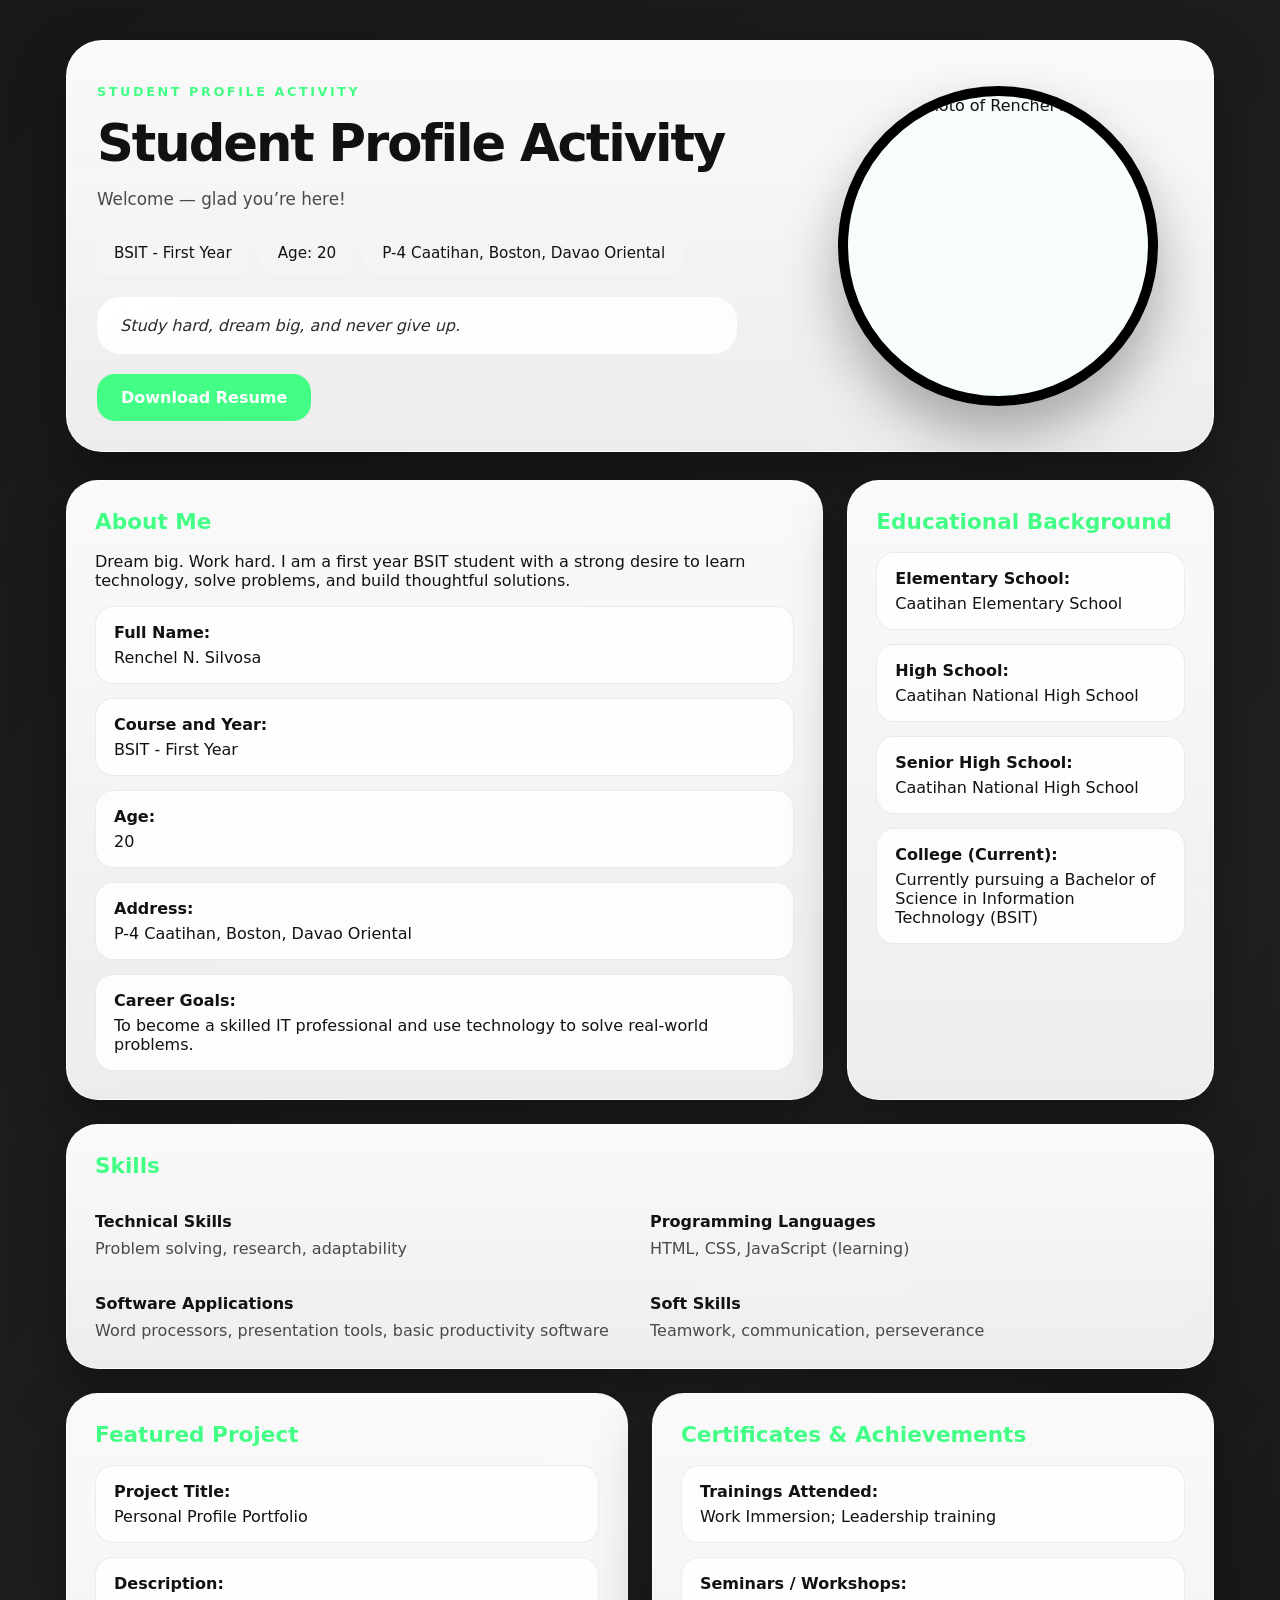
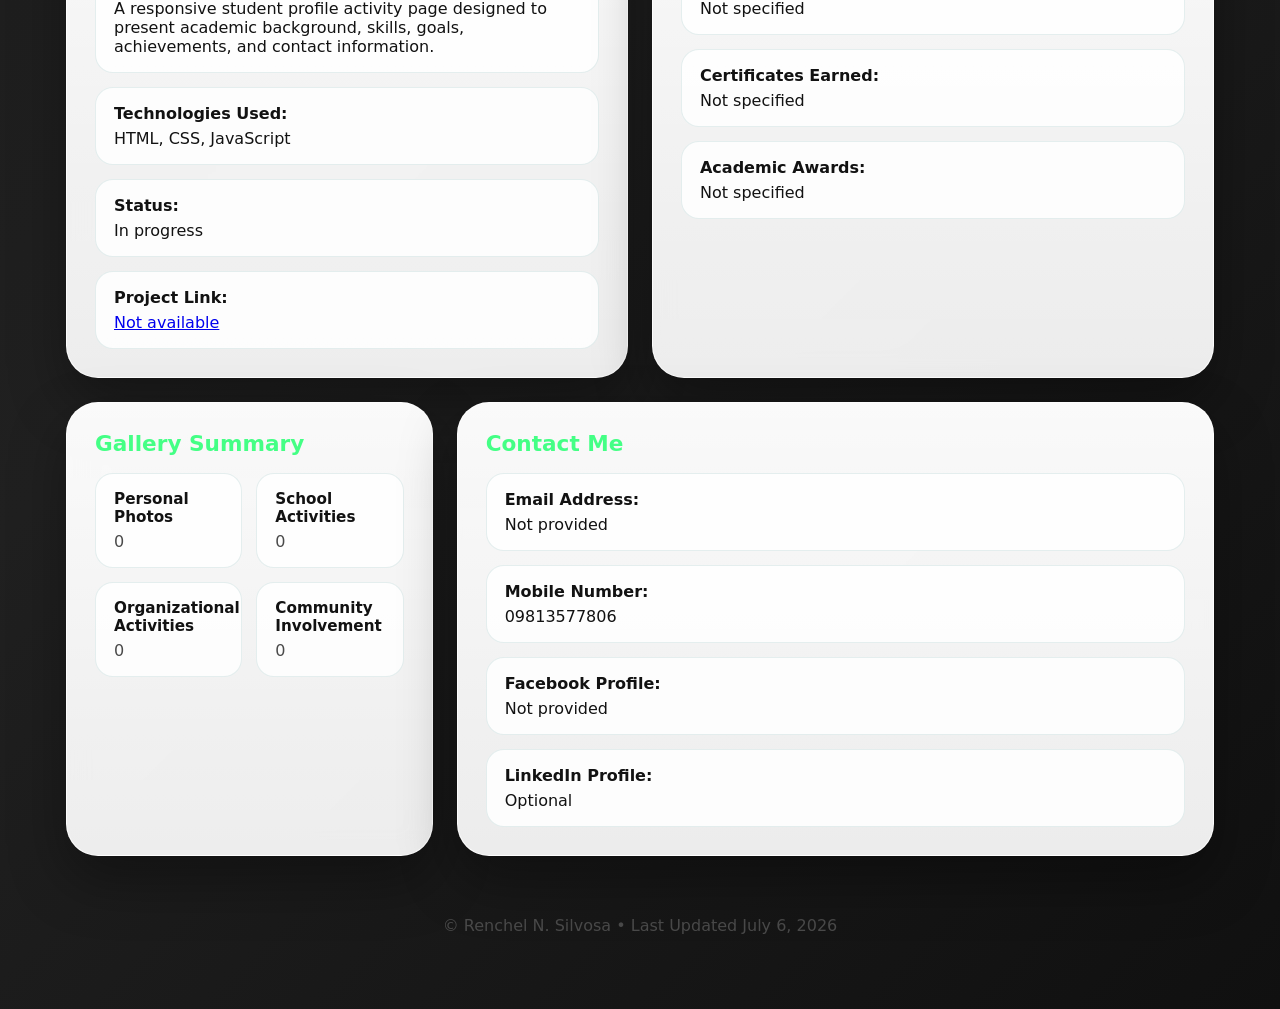
==== index.html @ 3178c6a7 "Add files via upload" ====
<!DOCTYPE html>
<html lang="en">
<head>
  <meta charset="UTF-8" />
  <meta name="viewport" content="width=device-width, initial-scale=1.0" />
  <title>Student Profile Activity | Renchel N. Silvosa</title>
  <link rel="stylesheet" href="student_profile_activity.css" />
</head>
<body>
  <main class="page-shell">
    <header class="hero-card">
      <div class="hero-copy">
        <p class="hero-label">Student Profile Activity</p>
        <h1 class="hero-title" id="projectTitle">Loading...</h1>
        <p class="hero-subtitle" id="welcomeMessage"></p>
        <div class="hero-chips">
          <span id="courseYear"></span>
          <span id="age"></span>
          <span id="location"></span>
        </div>
        <p class="hero-motto" id="motto"></p>
        <a class="download-btn" href="resume.pdf" download>Download Resume</a>
      </div>
      <div class="hero-avatar">
        <img id="profileImage" src="id-pic.jpeg" alt="Profile photo of Renchel N. Silvosa" />
      </div>
    </header>

    <section class="content-grid">
      <article class="profile-card about-card">
        <h2>About Me</h2>
        <p id="shortBio"></p>
        <ul class="detail-list">
          <li><strong>Full Name:</strong> <span id="fullName"></span></li>
          <li><strong>Course and Year:</strong> <span id="detailCourseYear"></span></li>
          <li><strong>Age:</strong> <span id="detailAge"></span></li>
          <li><strong>Address:</strong> <span id="address"></span></li>
          <li><strong>Career Goals:</strong> <span id="careerGoals"></span></li>
        </ul>
      </article>

      <article class="profile-card education-card">
        <h2>Educational Background</h2>
        <ul class="detail-list" id="educationList"></ul>
      </article>

      <article class="profile-card skills-card">
        <h2>Skills</h2>
        <div class="skill-grid">
          <div>
            <h3>Technical Skills</h3>
            <p id="technicalSkills"></p>
          </div>
          <div>
            <h3>Programming Languages</h3>
            <p id="programmingLanguages"></p>
          </div>
          <div>
            <h3>Software Applications</h3>
            <p id="softwareApps"></p>
          </div>
          <div>
            <h3>Soft Skills</h3>
            <p id="softSkills"></p>
          </div>
        </div>
      </article>

      <article class="profile-card project-card">
        <h2>Featured Project</h2>
        <ul class="detail-list">
          <li><strong>Project Title:</strong> <span id="projectTitleDetail"></span></li>
          <li><strong>Description:</strong> <span id="projectDescription"></span></li>
          <li><strong>Technologies Used:</strong> <span id="projectTechnologies"></span></li>
          <li><strong>Status:</strong> <span id="projectStatus"></span></li>
          <li><strong>Project Link:</strong> <a id="projectLink" href="#" target="_blank" rel="noreferrer">Not available</a></li>
        </ul>
      </article>

      <article class="profile-card achievements-card">
        <h2>Certificates & Achievements</h2>
        <ul class="detail-list">
          <li><strong>Trainings Attended:</strong> <span id="trainings"></span></li>
          <li><strong>Seminars / Workshops:</strong> <span id="seminars"></span></li>
          <li><strong>Certificates Earned:</strong> <span id="certificates"></span></li>
          <li><strong>Academic Awards:</strong> <span id="awards"></span></li>
        </ul>
      </article>

      <article class="profile-card gallery-card">
        <h2>Gallery Summary</h2>
        <div class="gallery-grid">
          <div><strong>Personal Photos</strong><span id="personalPhotos"></span></div>
          <div><strong>School Activities</strong><span id="schoolActivities"></span></div>
          <div><strong>Organizational Activities</strong><span id="orgActivities"></span></div>
          <div><strong>Community Involvement</strong><span id="communityInvolvement"></span></div>
        </div>
      </article>

      <article class="profile-card contact-card">
        <h2>Contact Me</h2>
        <ul class="detail-list">
          <li><strong>Email Address:</strong> <span id="email"></span></li>
          <li><strong>Mobile Number:</strong> <span id="mobileNumber"></span></li>
          <li><strong>Facebook Profile:</strong> <span id="facebook"></span></li>
          <li><strong>LinkedIn Profile:</strong> <span id="linkedin"></span></li>
        </ul>
      </article>
    </section>

    <footer class="page-footer">
      <p>© Renchel N. Silvosa • Last Updated July 6, 2026</p>
    </footer>
  </main>

  <script src="student_profile_activity.js"></script>
</body>
</html>
---- student_profile_activity.css ----
:root {
  --background: linear-gradient(135deg, #121212 0%, #373737 45%, #5a5a5a 100%);
  --panel: linear-gradient(180deg, rgba(255, 255, 255, 0.98), rgba(255, 255, 255, 0.92));
  --panel-strong: #ffffff;
  --text: #121212;
  --muted: #4a4a4a;
  --accent: #ff7a18;
  --accent-soft: #ffb56d;
  --shadow: 0 24px 55px rgba(0, 0, 0, 0.34);
}

* {
  box-sizing: border-box;
}

html, body {
  margin: 0;
  min-height: 100%;
  font-family: Inter, system-ui, -apple-system, BlinkMacSystemFont, sans-serif;
  background: var(--background);
  color: var(--text);
}

body {
  padding: 24px;
}

.page-shell {
  max-width: 1180px;
  margin: 0 auto;
  padding: 16px;
}

.page-shell {
  max-width: 1180px;
  margin: 0 auto;
}

.hero-card {
  display: grid;
  grid-template-columns: 1.85fr 1fr;
  align-items: center;
  gap: 30px;
  padding: 30px;
  background: var(--panel);
  border-radius: 36px;
  border: 1px solid rgba(255, 255, 255, 0.96);
  box-shadow: var(--shadow);
  backdrop-filter: blur(16px);
  margin-bottom: 28px;
}

.hero-copy {
  max-width: 640px;
}

.hero-label {
  display: inline-block;
  margin-bottom: 14px;
  color: var(--accent);
  font-weight: 700;
  letter-spacing: 0.2em;
  text-transform: uppercase;
  font-size: 0.8rem;
}

.hero-chips span {
  background: rgba(var(--accent-rgb), 0.18);
  border: 1px solid rgba(var(--accent-rgb), 0.28);
  color: #111111;
}

.hero-motto {
  margin: 0 0 20px;
  padding: 18px 22px;
  border-radius: 24px;
  background: rgba(var(--accent-rgb), 0.16);
  border: 1px dashed rgba(var(--accent-rgb), 0.28);
  color: #111111;
  font-style: italic;
}

.hero-title {
  margin: 0;
  font-size: clamp(2.4rem, 4vw, 3.6rem);
  letter-spacing: -0.04em;
  color: #111111;
}

.hero-subtitle {
  margin: 16px 0 0;
  font-size: 1.05rem;
  color: var(--muted);
  max-width: 680px;
}

.hero-chips {
  display: flex;
  flex-wrap: wrap;
  gap: 12px;
  margin: 22px 0;
}

.hero-chips span {
  padding: 12px 16px;
  border-radius: 14px;
  background: rgba(255, 255, 255, 0.14);
  color: var(--text);
  font-size: 0.95rem;
  border: 1px solid rgba(255, 255, 255, 0.2);
}

.hero-motto {
  margin: 0 0 20px;
  padding: 18px 22px;
  border-radius: 24px;
  background: linear-gradient(135deg, rgba(255,255,255,0.95), rgba(255,255,255,0.84));
  border: 1px dashed rgba(255, 255, 255, 0.28);
  color: #2d2d2d;
  font-style: italic;
}

.download-btn {
  display: inline-flex;
  align-items: center;
  justify-content: center;
  padding: 14px 24px;
  border-radius: 18px;
  background: var(--accent);
  color: white;
  text-decoration: none;
  font-weight: 700;
  transition: transform 0.2s ease, background 0.2s ease;
}

.download-btn:hover {
  transform: translateY(-2px);
  background: #cc5b13;
}

.hero-avatar {
  display: grid;
  place-items: center;
}

.hero-avatar img {
  width: 100%;
  max-width: 320px;
  aspect-ratio: 1 / 1;
  border-radius: 50%;
  object-fit: cover;
  border: 10px solid #000000;
  box-shadow: 0 28px 55px rgba(0, 0, 0, 0.3);
  background: #f6fdfa;
}

.content-grid {
  display: grid;
  grid-template-columns: repeat(12, 1fr);
  gap: 24px;
}

.profile-card {
  background: var(--panel);
  border-radius: 32px;
  border: 1px solid rgba(255, 255, 255, 0.85);
  box-shadow: var(--shadow);
  backdrop-filter: blur(14px);
  padding: 28px;
}

.about-card {
  grid-column: span 8;
}

.education-card {
  grid-column: span 4;
}

.skills-card {
  grid-column: span 12;
}

.project-card,
.achievements-card,
.gallery-card,
.contact-card {
  grid-column: span 6;
}

.project-card {
  grid-column: 1 / 7;
}

.achievements-card {
  grid-column: 7 / -1;
}

.gallery-card {
  grid-column: span 4;
}

.contact-card {
  grid-column: span 8;
}

.profile-card h2 {
  margin-top: 0;
  font-size: 1.35rem;
  color: var(--accent);
}

.profile-card h3 {
  margin-bottom: 8px;
  font-size: 1rem;
  color: var(--text);
}

.detail-list,
.gallery-grid {
  list-style: none;
  padding: 0;
  margin: 0;
  display: grid;
  gap: 14px;
}

.detail-list li,
.gallery-grid div {
  display: grid;
  gap: 6px;
  padding: 16px 18px;
  border-radius: 18px;
  background: rgba(255, 255, 255, 0.86);
  border: 1px solid rgba(41, 125, 122, 0.12);
}

.detail-list li strong {
  display: block;
  color: var(--text);
}

.skill-grid {
  display: grid;
  grid-template-columns: repeat(2, minmax(0, 1fr));
  gap: 20px;
  margin-top: 14px;
}

.skill-grid p {
  margin: 0;
  color: var(--muted);
}

.gallery-grid {
  grid-template-columns: repeat(2, minmax(0, 1fr));
}

.gallery-grid strong {
  font-size: 0.95rem;
}

.gallery-grid span {
  color: var(--muted);
}

.page-footer {
  margin-top: 26px;
  padding: 18px 0;
  text-align: center;
  color: var(--muted);
}

@media (max-width: 940px) {
  .hero-card,
  .content-grid {
    grid-template-columns: 1fr;
  }

  .about-card,
  .education-card,
  .project-card,
  .achievements-card,
  .gallery-card,
  .contact-card,
  .skills-card {
    grid-column: span 12;
  }

  .skill-grid,
  .gallery-grid {
    grid-template-columns: 1fr;
  }
}
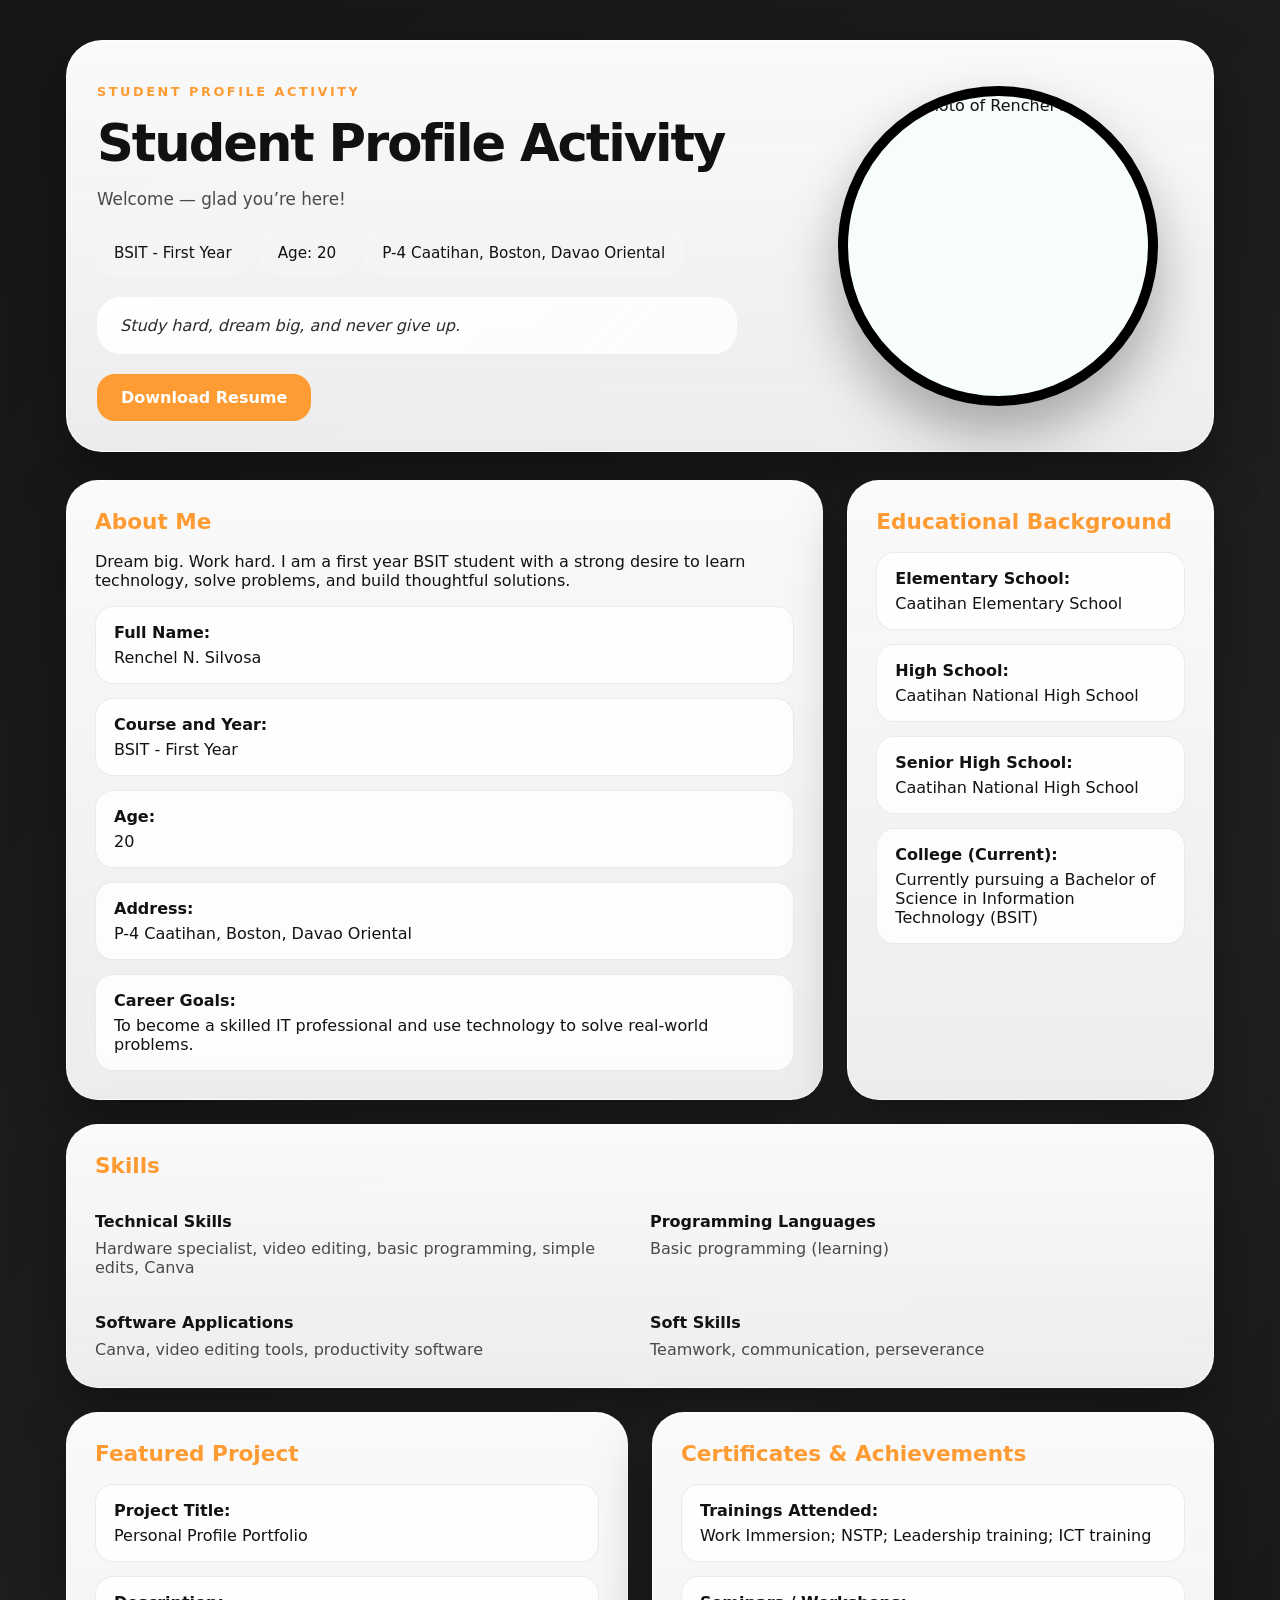
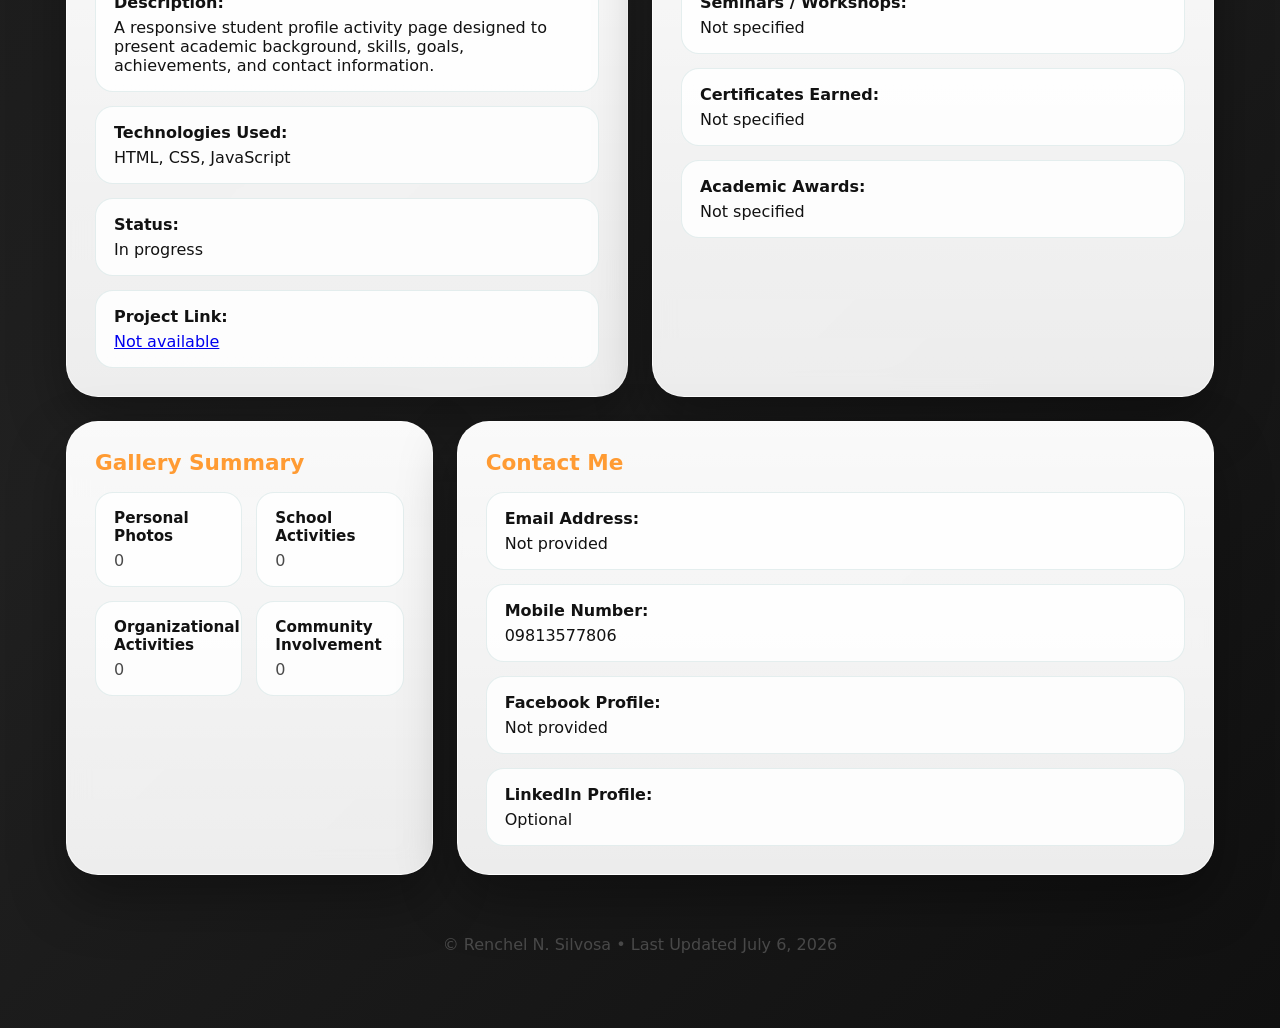
==== commit ad6993b9: "Add files via upload" ====
--- a/index.html
+++ b/index.html
@@ -19,7 +19,7 @@
           <span id="location"></span>
         </div>
         <p class="hero-motto" id="motto"></p>
-        <a class="download-btn" href="resume.pdf" download>Download Resume</a>
+        <a class="download-btn" href="Simple-Professional-CV-Resume.pdf" download>Download Resume</a>
       </div>
       <div class="hero-avatar">
         <img id="profileImage" src="id-pic.jpeg" alt="Profile photo of Renchel N. Silvosa" />
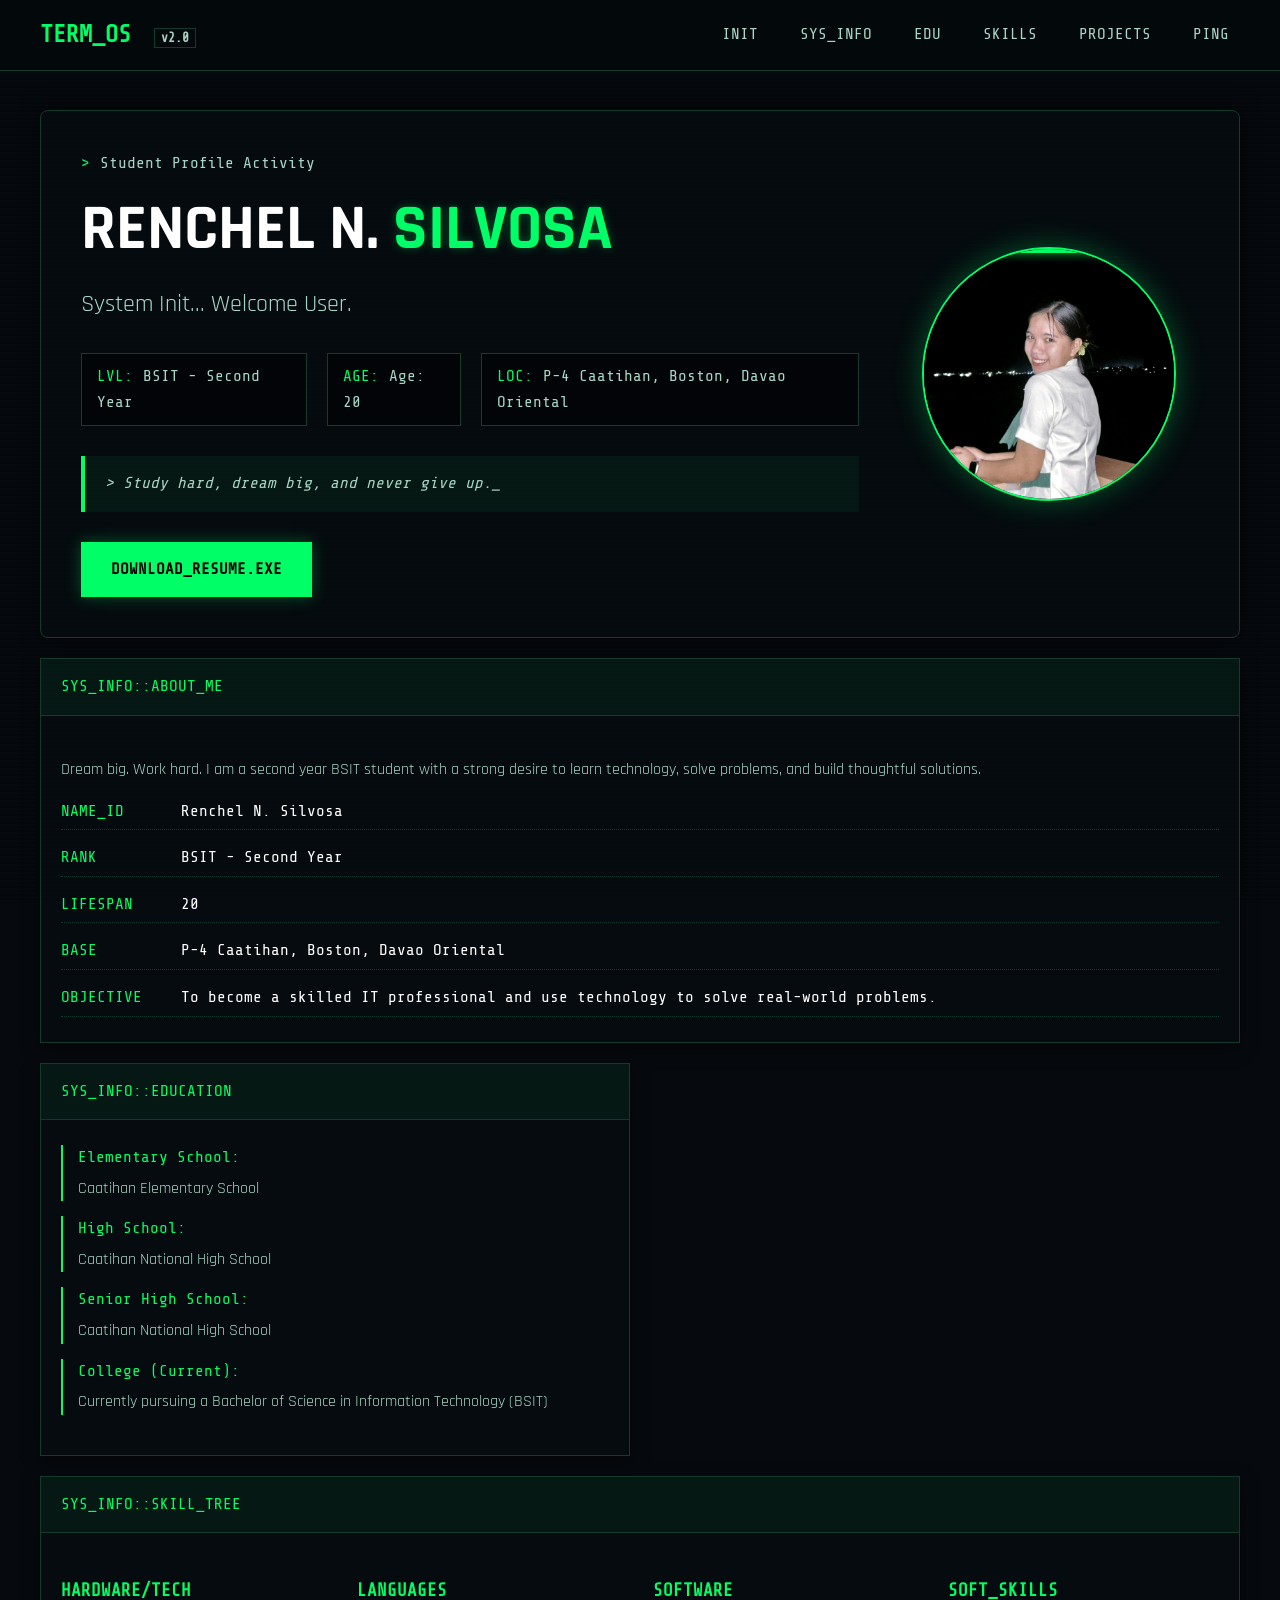
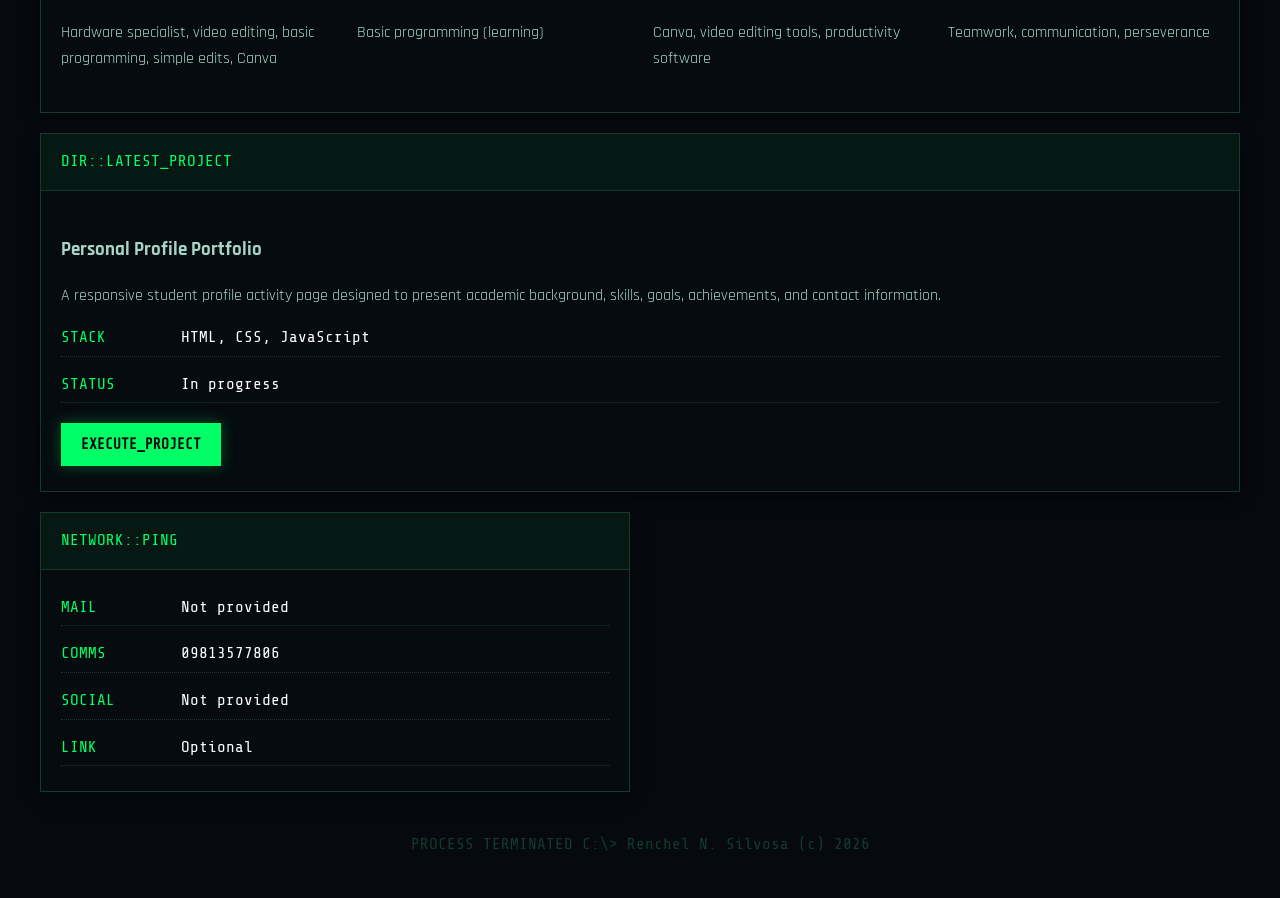
==== commit 074c8e32: "Add files via upload" ====
--- a/index.html
+++ b/index.html
@@ -1,118 +1,138 @@
 <!DOCTYPE html>
 <html lang="en">
 <head>
-  <meta charset="UTF-8" />
-  <meta name="viewport" content="width=device-width, initial-scale=1.0" />
-  <title>Student Profile Activity | Renchel N. Silvosa</title>
-  <link rel="stylesheet" href="student_profile_activity.css" />
+  <meta charset="UTF-8">
+  <meta name="viewport" content="width=device-width, initial-scale=1.0">
+  <title>Student Profile | Renchel N. Silvosa</title>
+  <link rel="stylesheet" href="student_profile_activity.css">
+  <link href="https://fonts.googleapis.com/css2?family=Share+Tech+Mono&family=Rajdhani:wght@400;500;600;700&display=swap" rel="stylesheet">
 </head>
 <body>
-  <main class="page-shell">
-    <header class="hero-card">
-      <div class="hero-copy">
-        <p class="hero-label">Student Profile Activity</p>
-        <h1 class="hero-title" id="projectTitle">Loading...</h1>
-        <p class="hero-subtitle" id="welcomeMessage"></p>
-        <div class="hero-chips">
-          <span id="courseYear"></span>
-          <span id="age"></span>
-          <span id="location"></span>
+
+  <div class="bg-container">
+    <div class="bg-image"></div>
+    <div class="scanlines"></div>
+  </div>
+
+  <nav class="top-nav">
+    <div class="nav-container">
+      <div class="nav-brand">TERM_OS <span>v2.0</span></div>
+      <div class="nav-links">
+        <a href="#hero">INIT</a>
+        <a href="#about">SYS_INFO</a>
+        <a href="#education">EDU</a>
+        <a href="#skills">SKILLS</a>
+        <a href="#project">PROJECTS</a>
+        <a href="#contact">PING</a>
+      </div>
+    </div>
+  </nav>
+
+  <main class="container">
+    <header id="hero" class="hero-section">
+      <div class="hero-content">
+        <div class="tag-line" id="projectTitle"></div>
+        <h1 class="main-title">Renchel N. <span class="highlight">Silvosa</span></h1>
+        <p class="subtitle" id="welcomeMessage"></p>
+
+        <div class="stats-bar">
+          <div class="stat"><span class="lbl">LVL:</span><span id="courseYear"></span></div>
+          <div class="stat"><span class="lbl">AGE:</span><span id="age"></span></div>
+          <div class="stat"><span class="lbl">LOC:</span><span id="location"></span></div>
         </div>
-        <p class="hero-motto" id="motto"></p>
-        <a class="download-btn" href="Simple-Professional-CV-Resume.pdf" download>Download Resume</a>
+
+        <div class="quote-box">
+          > <span id="motto"></span><span class="cursor">_</span>
+        </div>
+
+        <a class="action-btn" href="Simple-Professional-CV-Resume.pdf" download>DOWNLOAD_RESUME.exe</a>
       </div>
-      <div class="hero-avatar">
-        <img id="profileImage" src="id-pic.jpeg" alt="Profile photo of Renchel N. Silvosa" />
+
+      <div class="hero-visual">
+        <div class="avatar-wrapper">
+          <img id="profileImage" src="id-pic.jpeg" alt="Renchel N. Silvosa">
+          <div class="scanner-line"></div>
+        </div>
       </div>
     </header>
 
-    <section class="content-grid">
-      <article class="profile-card about-card">
-        <h2>About Me</h2>
-        <p id="shortBio"></p>
-        <ul class="detail-list">
-          <li><strong>Full Name:</strong> <span id="fullName"></span></li>
-          <li><strong>Course and Year:</strong> <span id="detailCourseYear"></span></li>
-          <li><strong>Age:</strong> <span id="detailAge"></span></li>
-          <li><strong>Address:</strong> <span id="address"></span></li>
-          <li><strong>Career Goals:</strong> <span id="careerGoals"></span></li>
-        </ul>
-      </article>
-
-      <article class="profile-card education-card">
-        <h2>Educational Background</h2>
-        <ul class="detail-list" id="educationList"></ul>
-      </article>
-
-      <article class="profile-card skills-card">
-        <h2>Skills</h2>
-        <div class="skill-grid">
-          <div>
-            <h3>Technical Skills</h3>
-            <p id="technicalSkills"></p>
-          </div>
-          <div>
-            <h3>Programming Languages</h3>
-            <p id="programmingLanguages"></p>
-          </div>
-          <div>
-            <h3>Software Applications</h3>
-            <p id="softwareApps"></p>
-          </div>
-          <div>
-            <h3>Soft Skills</h3>
-            <p id="softSkills"></p>
+    <div class="content-grid">
+      <section id="about" class="card card-wide">
+        <div class="card-header">SYS_INFO::ABOUT_ME</div>
+        <div class="card-body">
+          <p id="shortBio" class="bio-text"></p>
+          <div class="data-list">
+            <div class="data-item"><span class="d-label">NAME_ID </span><span class="d-val" id="fullName"></span></div>
+            <div class="data-item"><span class="d-label">RANK </span><span class="d-val" id="detailCourseYear"></span></div>
+            <div class="data-item"><span class="d-label">LIFESPAN </span><span class="d-val" id="detailAge"></span></div>
+            <div class="data-item"><span class="d-label">BASE </span><span class="d-val" id="address"></span></div>
+            <div class="data-item"><span class="d-label">OBJECTIVE </span><span class="d-val" id="careerGoals"></span></div>
           </div>
         </div>
-      </article>
+      </section>
 
-      <article class="profile-card project-card">
-        <h2>Featured Project</h2>
-        <ul class="detail-list">
-          <li><strong>Project Title:</strong> <span id="projectTitleDetail"></span></li>
-          <li><strong>Description:</strong> <span id="projectDescription"></span></li>
-          <li><strong>Technologies Used:</strong> <span id="projectTechnologies"></span></li>
-          <li><strong>Status:</strong> <span id="projectStatus"></span></li>
-          <li><strong>Project Link:</strong> <a id="projectLink" href="#" target="_blank" rel="noreferrer">Not available</a></li>
-        </ul>
-      </article>
+      <section id="education" class="card card-narrow">
+        <div class="card-header">SYS_INFO::EDUCATION</div>
+        <div class="card-body">
+          <ul class="edu-list" id="educationList"></ul>
+        </div>
+      </section>
 
-      <article class="profile-card achievements-card">
-        <h2>Certificates & Achievements</h2>
-        <ul class="detail-list">
-          <li><strong>Trainings Attended:</strong> <span id="trainings"></span></li>
-          <li><strong>Seminars / Workshops:</strong> <span id="seminars"></span></li>
-          <li><strong>Certificates Earned:</strong> <span id="certificates"></span></li>
-          <li><strong>Academic Awards:</strong> <span id="awards"></span></li>
-        </ul>
-      </article>
+      <section id="skills" class="card card-full">
+        <div class="card-header">SYS_INFO::SKILL_TREE</div>
+        <div class="card-body">
+          <div class="skills-grid">
+            <div class="skill-group">
+              <h3>HARDWARE/TECH</h3>
+              <p id="technicalSkills"></p>
+            </div>
+            <div class="skill-group">
+              <h3>LANGUAGES</h3>
+              <p id="programmingLanguages"></p>
+            </div>
+            <div class="skill-group">
+              <h3>SOFTWARE</h3>
+              <p id="softwareApps"></p>
+            </div>
+            <div class="skill-group">
+              <h3>SOFT_SKILLS</h3>
+              <p id="softSkills"></p>
+            </div>
+          </div>
+        </div>
+      </section>
 
-      <article class="profile-card gallery-card">
-        <h2>Gallery Summary</h2>
-        <div class="gallery-grid">
-          <div><strong>Personal Photos</strong><span id="personalPhotos"></span></div>
-          <div><strong>School Activities</strong><span id="schoolActivities"></span></div>
-          <div><strong>Organizational Activities</strong><span id="orgActivities"></span></div>
-          <div><strong>Community Involvement</strong><span id="communityInvolvement"></span></div>
+      <section id="project" class="card card-wide">
+        <div class="card-header">DIR::LATEST_PROJECT</div>
+        <div class="card-body project-details">
+          <h3 id="projectTitleDetail"></h3>
+          <p class="proj-desc" id="projectDescription"></p>
+          <div class="data-list">
+            <div class="data-item"><span class="d-label">STACK </span><span class="d-val" id="projectTechnologies"></span></div>
+            <div class="data-item"><span class="d-label">STATUS </span><span class="d-val" id="projectStatus"></span></div>
+          </div>
+          <a class="action-btn sm-btn" id="projectLink" href="#" target="_blank" rel="noreferrer">EXECUTE_PROJECT</a>
         </div>
-      </article>
+      </section>
 
-      <article class="profile-card contact-card">
-        <h2>Contact Me</h2>
-        <ul class="detail-list">
-          <li><strong>Email Address:</strong> <span id="email"></span></li>
-          <li><strong>Mobile Number:</strong> <span id="mobileNumber"></span></li>
-          <li><strong>Facebook Profile:</strong> <span id="facebook"></span></li>
-          <li><strong>LinkedIn Profile:</strong> <span id="linkedin"></span></li>
-        </ul>
-      </article>
-    </section>
+      <section id="contact" class="card card-narrow">
+        <div class="card-header">NETWORK::PING</div>
+        <div class="card-body">
+          <div class="data-list network-list">
+            <div class="data-item"><span class="d-label">MAIL </span><span class="d-val" id="email"></span></div>
+            <div class="data-item"><span class="d-label">COMMS </span><span class="d-val" id="mobileNumber"></span></div>
+            <div class="data-item"><span class="d-label">SOCIAL </span><span class="d-val" id="facebook"></span></div>
+            <div class="data-item"><span class="d-label">LINK </span><span class="d-val" id="linkedin"></span></div>
+          </div>
+        </div>
+      </section>
+    </div>
 
-    <footer class="page-footer">
-      <p>© Renchel N. Silvosa • Last Updated July 6, 2026</p>
+    <footer class="terminal-footer">
+      <p>PROCESS TERMINATED C:\> Renchel N. Silvosa (c) 2026</p>
     </footer>
   </main>
 
   <script src="student_profile_activity.js"></script>
 </body>
-</html>
+</html>
--- a/student_profile_activity.css
+++ b/student_profile_activity.css
@@ -1,294 +1,369 @@
 :root {
-  --background: linear-gradient(135deg, #121212 0%, #373737 45%, #5a5a5a 100%);
-  --panel: linear-gradient(180deg, rgba(255, 255, 255, 0.98), rgba(255, 255, 255, 0.92));
-  --panel-strong: #ffffff;
-  --text: #121212;
-  --muted: #4a4a4a;
-  --accent: #ff7a18;
-  --accent-soft: #ffb56d;
-  --shadow: 0 24px 55px rgba(0, 0, 0, 0.34);
-}
-
-* {
-  box-sizing: border-box;
-}
-
-html, body {
+  --bg: #06090e;
+  --bg-panel: rgba(6, 12, 17, 0.75);
+  --border: #133a2a;
+  --text: #a8d5c4;
+  --prim: #00ff66;
+  --prim-glow: rgba(0, 255, 102, 0.3);
+  --nav-h: 70px;
+}
+
+html {
+  scroll-behavior: smooth;
+  scroll-padding-top: calc(var(--nav-h) + 20px);
+}
+
+body {
   margin: 0;
-  min-height: 100%;
-  font-family: Inter, system-ui, -apple-system, BlinkMacSystemFont, sans-serif;
-  background: var(--background);
+  padding: 0;
+  background-color: var(--bg);
   color: var(--text);
-}
-
-body {
-  padding: 24px;
-}
-
-.page-shell {
-  max-width: 1180px;
+  font-family: 'Rajdhani', sans-serif;
+  line-height: 1.6;
+  overflow-x: hidden;
+}
+
+.bg-container {
+  position: fixed;
+  inset: 0;
+  z-index: -2;
+  overflow: hidden;
+}
+
+.bg-image {
+  position: absolute;
+  inset: -5%;
+  background: url('https://images.unsplash.com/photo-1526374965328-7f61d4dc18c5?q=80&w=2072&auto=format&fit=crop') center/cover;
+  animation: photoAnim 20s linear infinite alternate;
+  filter: brightness(0.2) contrast(1.2) sepia(1) hue-rotate(90deg) saturate(3);
+}
+
+@keyframes photoAnim {
+  0% { transform: scale(1) translate(0, 0); }
+  100% { transform: scale(1.1) translate(-2%, -2%); }
+}
+
+.scanlines {
+  position: absolute;
+  inset: 0;
+  background: linear-gradient(to bottom, rgba(255,255,255,0), rgba(255,255,255,0) 50%, rgba(0,0,0,0.2) 50%, rgba(0,0,0,0.2));
+  background-size: 100% 4px;
+  z-index: -1;
+  pointer-events: none;
+}
+
+.top-nav {
+  position: fixed;
+  top: 0;
+  left: 0;
+  width: 100%;
+  height: var(--nav-h);
+  background: rgba(4, 9, 12, 0.9);
+  border-bottom: 1px solid var(--border);
+  backdrop-filter: blur(10px);
+  z-index: 1000;
+  display: flex;
+  align-items: center;
+}
+
+.nav-container {
+  width: 100%;
+  max-width: 1200px;
   margin: 0 auto;
-  padding: 16px;
-}
-
-.page-shell {
-  max-width: 1180px;
-  margin: 0 auto;
-}
-
-.hero-card {
+  padding: 0 20px;
+  display: flex;
+  justify-content: space-between;
+  align-items: center;
+}
+
+.nav-brand {
+  font-family: 'Share Tech Mono', monospace;
+  font-size: 1.5rem;
+  color: var(--prim);
+  font-weight: bold;
+}
+
+.nav-brand span {
+  font-size: 0.8rem;
+  color: var(--text);
+  border: 1px solid var(--border);
+  padding: 2px 6px;
+  margin-left: 10px;
+}
+
+.nav-links {
+  display: flex;
+  gap: 20px;
+}
+
+.nav-links a {
+  color: var(--text);
+  text-decoration: none;
+  font-family: 'Share Tech Mono', monospace;
+  font-size: 1rem;
+  padding: 5px 10px;
+  transition: all 0.2s;
+  border: 1px solid transparent;
+}
+
+.nav-links a:hover {
+  color: var(--prim);
+  border: 1px solid var(--prim);
+  background: rgba(0, 255, 102, 0.1);
+  text-shadow: 0 0 5px var(--prim-glow);
+}
+
+.container {
+  max-width: 1200px;
+  margin: calc(var(--nav-h) + 40px) auto 40px;
+  padding: 0 20px;
+}
+
+.hero-section {
   display: grid;
-  grid-template-columns: 1.85fr 1fr;
+  grid-template-columns: 1fr 300px;
+  gap: 40px;
+  background: var(--bg-panel);
+  border: 1px solid var(--border);
+  padding: 40px;
+  border-radius: 8px;
+  position: relative;
+  overflow: hidden;
+  box-shadow: 0 0 20px rgba(0,0,0,0.5);
+}
+
+.hero-content {
+  z-index: 1;
+}
+
+.tag-line {
+  font-family: 'Share Tech Mono', monospace;
+  color: var(--text);
+  font-size: 1rem;
+  margin-bottom: 20px;
+}
+
+.tag-line::before {
+  content: '>';
+  color: var(--prim);
+  margin-right: 10px;
+}
+
+.main-title {
+  font-size: 4rem;
+  margin: 0 0 10px 0;
+  line-height: 1;
+  color: #fff;
+  text-transform: uppercase;
+}
+
+.main-title .highlight {
+  color: var(--prim);
+  text-shadow: 0 0 10px var(--prim-glow);
+}
+
+.subtitle {
+  font-size: 1.5rem;
+  margin-bottom: 30px;
+}
+
+.stats-bar {
+  display: flex;
+  gap: 20px;
+  margin-bottom: 30px;
+  font-family: 'Share Tech Mono', monospace;
+}
+
+.stat {
+  border: 1px solid var(--border);
+  padding: 10px 15px;
+  background: rgba(0,0,0,0.5);
+}
+
+.stat .lbl {
+  color: var(--prim);
+  margin-right: 10px;
+}
+
+.quote-box {
+  font-family: 'Share Tech Mono', monospace;
+  background: rgba(0, 255, 102, 0.05);
+  border-left: 4px solid var(--prim);
+  padding: 15px 20px;
+  margin-bottom: 30px;
+  font-style: italic;
+}
+
+.quote-box .cursor {
+  animation: blink 1s step-start infinite;
+}
+
+@keyframes blink {
+  50% { opacity: 0; }
+}
+
+.action-btn {
+  display: inline-block;
+  font-family: 'Share Tech Mono', monospace;
+  background: var(--prim);
+  color: #000;
+  padding: 15px 30px;
+  text-decoration: none;
+  font-weight: bold;
+  text-transform: uppercase;
+  border: none;
+  cursor: pointer;
+  transition: all 0.3s;
+  box-shadow: 0 0 15px var(--prim-glow);
+}
+
+.action-btn:hover {
+  background: #fff;
+  box-shadow: 0 0 25px rgba(255,255,255,0.5);
+}
+
+.action-btn.sm-btn {
+  padding: 10px 20px;
+  font-size: 0.9rem;
+  margin-top: 20px;
+}
+
+.hero-visual {
+  display: flex;
+  justify-content: center;
   align-items: center;
-  gap: 30px;
-  padding: 30px;
-  background: var(--panel);
-  border-radius: 36px;
-  border: 1px solid rgba(255, 255, 255, 0.96);
-  box-shadow: var(--shadow);
-  backdrop-filter: blur(16px);
-  margin-bottom: 28px;
-}
-
-.hero-copy {
-  max-width: 640px;
-}
-
-.hero-label {
-  display: inline-block;
-  margin-bottom: 14px;
-  color: var(--accent);
-  font-weight: 700;
-  letter-spacing: 0.2em;
-  text-transform: uppercase;
-  font-size: 0.8rem;
-}
-
-.hero-chips span {
-  background: rgba(var(--accent-rgb), 0.18);
-  border: 1px solid rgba(var(--accent-rgb), 0.28);
-  color: #111111;
-}
-
-.hero-motto {
-  margin: 0 0 20px;
-  padding: 18px 22px;
-  border-radius: 24px;
-  background: rgba(var(--accent-rgb), 0.16);
-  border: 1px dashed rgba(var(--accent-rgb), 0.28);
-  color: #111111;
-  font-style: italic;
-}
-
-.hero-title {
-  margin: 0;
-  font-size: clamp(2.4rem, 4vw, 3.6rem);
-  letter-spacing: -0.04em;
-  color: #111111;
-}
-
-.hero-subtitle {
-  margin: 16px 0 0;
-  font-size: 1.05rem;
-  color: var(--muted);
-  max-width: 680px;
-}
-
-.hero-chips {
-  display: flex;
-  flex-wrap: wrap;
-  gap: 12px;
-  margin: 22px 0;
-}
-
-.hero-chips span {
-  padding: 12px 16px;
-  border-radius: 14px;
-  background: rgba(255, 255, 255, 0.14);
-  color: var(--text);
-  font-size: 0.95rem;
-  border: 1px solid rgba(255, 255, 255, 0.2);
-}
-
-.hero-motto {
-  margin: 0 0 20px;
-  padding: 18px 22px;
-  border-radius: 24px;
-  background: linear-gradient(135deg, rgba(255,255,255,0.95), rgba(255,255,255,0.84));
-  border: 1px dashed rgba(255, 255, 255, 0.28);
-  color: #2d2d2d;
-  font-style: italic;
-}
-
-.download-btn {
-  display: inline-flex;
-  align-items: center;
-  justify-content: center;
-  padding: 14px 24px;
-  border-radius: 18px;
-  background: var(--accent);
-  color: white;
-  text-decoration: none;
-  font-weight: 700;
-  transition: transform 0.2s ease, background 0.2s ease;
-}
-
-.download-btn:hover {
-  transform: translateY(-2px);
-  background: #cc5b13;
-}
-
-.hero-avatar {
-  display: grid;
-  place-items: center;
-}
-
-.hero-avatar img {
+}
+
+.avatar-wrapper {
+  position: relative;
+  width: 250px;
+  height: 250px;
+  border-radius: 50%;
+  border: 2px solid var(--prim);
+  overflow: hidden;
+  box-shadow: 0 0 30px var(--prim-glow);
+}
+
+.avatar-wrapper img {
   width: 100%;
-  max-width: 320px;
-  aspect-ratio: 1 / 1;
-  border-radius: 50%;
+  height: 100%;
   object-fit: cover;
-  border: 10px solid #000000;
-  box-shadow: 0 28px 55px rgba(0, 0, 0, 0.3);
-  background: #f6fdfa;
+  filter: grayscale(20%) contrast(1.2);
+}
+
+.scanner-line {
+  position: absolute;
+  top: 0;
+  left: 0;
+  width: 100%;
+  height: 4px;
+  background: var(--prim);
+  box-shadow: 0 0 10px var(--prim);
+  animation: scan 3s linear infinite;
+}
+
+@keyframes scan {
+  0% { top: 0; opacity: 0; }
+  10% { opacity: 1; }
+  90% { opacity: 1; }
+  100% { top: 100%; opacity: 0; }
 }
 
 .content-grid {
   display: grid;
-  grid-template-columns: repeat(12, 1fr);
-  gap: 24px;
-}
-
-.profile-card {
-  background: var(--panel);
-  border-radius: 32px;
-  border: 1px solid rgba(255, 255, 255, 0.85);
-  box-shadow: var(--shadow);
-  backdrop-filter: blur(14px);
-  padding: 28px;
-}
-
-.about-card {
-  grid-column: span 8;
-}
-
-.education-card {
-  grid-column: span 4;
-}
-
-.skills-card {
-  grid-column: span 12;
-}
-
-.project-card,
-.achievements-card,
-.gallery-card,
-.contact-card {
-  grid-column: span 6;
-}
-
-.project-card {
-  grid-column: 1 / 7;
-}
-
-.achievements-card {
-  grid-column: 7 / -1;
-}
-
-.gallery-card {
-  grid-column: span 4;
-}
-
-.contact-card {
-  grid-column: span 8;
-}
-
-.profile-card h2 {
-  margin-top: 0;
-  font-size: 1.35rem;
-  color: var(--accent);
-}
-
-.profile-card h3 {
-  margin-bottom: 8px;
-  font-size: 1rem;
-  color: var(--text);
-}
-
-.detail-list,
-.gallery-grid {
+  grid-template-columns: repeat(2, 1fr);
+  gap: 20px;
+  margin-top: 20px;
+}
+
+.card {
+  background: var(--bg-panel);
+  border: 1px solid var(--border);
+  position: relative;
+  box-shadow: 0 5px 15px rgba(0,0,0,0.5);
+}
+
+.card-wide { grid-column: span 2; }
+.card-narrow {}
+.card-full { grid-column: span 2; }
+
+.card-header {
+  border-bottom: 1px solid var(--border);
+  padding: 15px 20px;
+  font-family: 'Share Tech Mono', monospace;
+  color: var(--prim);
+  background: rgba(0, 255, 102, 0.05);
+}
+
+.card-body {
+  padding: 25px 20px;
+}
+
+.data-list {
+  display: flex;
+  flex-direction: column;
+  gap: 15px;
+}
+
+.data-item {
+  display: flex;
+  border-bottom: 1px dotted var(--border);
+  padding-bottom: 5px;
+  font-family: 'Share Tech Mono', monospace;
+}
+
+.d-label {
+  min-width: 120px;
+  color: var(--prim);
+}
+
+.d-val {
+  color: #fff;
+}
+
+.edu-list {
   list-style: none;
   padding: 0;
   margin: 0;
+}
+
+.edu-list li {
+  margin-bottom: 15px;
+  padding-left: 15px;
+  border-left: 2px solid var(--prim);
+}
+
+.edu-list li strong {
+  display: block;
+  color: var(--prim);
+  font-family: 'Share Tech Mono', monospace;
+  font-weight: normal;
+  margin-bottom: 5px;
+}
+
+.skills-grid {
   display: grid;
-  gap: 14px;
-}
-
-.detail-list li,
-.gallery-grid div {
-  display: grid;
-  gap: 6px;
-  padding: 16px 18px;
-  border-radius: 18px;
-  background: rgba(255, 255, 255, 0.86);
-  border: 1px solid rgba(41, 125, 122, 0.12);
-}
-
-.detail-list li strong {
-  display: block;
-  color: var(--text);
-}
-
-.skill-grid {
-  display: grid;
-  grid-template-columns: repeat(2, minmax(0, 1fr));
-  gap: 20px;
-  margin-top: 14px;
-}
-
-.skill-grid p {
-  margin: 0;
-  color: var(--muted);
-}
-
-.gallery-grid {
-  grid-template-columns: repeat(2, minmax(0, 1fr));
-}
-
-.gallery-grid strong {
-  font-size: 0.95rem;
-}
-
-.gallery-grid span {
-  color: var(--muted);
-}
-
-.page-footer {
-  margin-top: 26px;
-  padding: 18px 0;
+  grid-template-columns: repeat(auto-fit, minmax(200px, 1fr));
+  gap: 25px;
+}
+
+.skill-group h3 {
+  font-family: 'Share Tech Mono', monospace;
+  color: var(--prim);
+  margin-bottom: 10px;
+  font-size: 1.1rem;
+}
+
+.terminal-footer {
+  margin-top: 40px;
   text-align: center;
-  color: var(--muted);
-}
-
-@media (max-width: 940px) {
-  .hero-card,
-  .content-grid {
-    grid-template-columns: 1fr;
-  }
-
-  .about-card,
-  .education-card,
-  .project-card,
-  .achievements-card,
-  .gallery-card,
-  .contact-card,
-  .skills-card {
-    grid-column: span 12;
-  }
-
-  .skill-grid,
-  .gallery-grid {
-    grid-template-columns: 1fr;
-  }
-}
+  font-family: 'Share Tech Mono', monospace;
+  color: var(--border);
+}
+
+@media (max-width: 900px) {
+  .hero-section { grid-template-columns: 1fr; }
+  .content-grid { grid-template-columns: 1fr; }
+  .card-wide, .card-narrow, .card-full { grid-column: span 1; }
+  .nav-links { display: none; }
+}
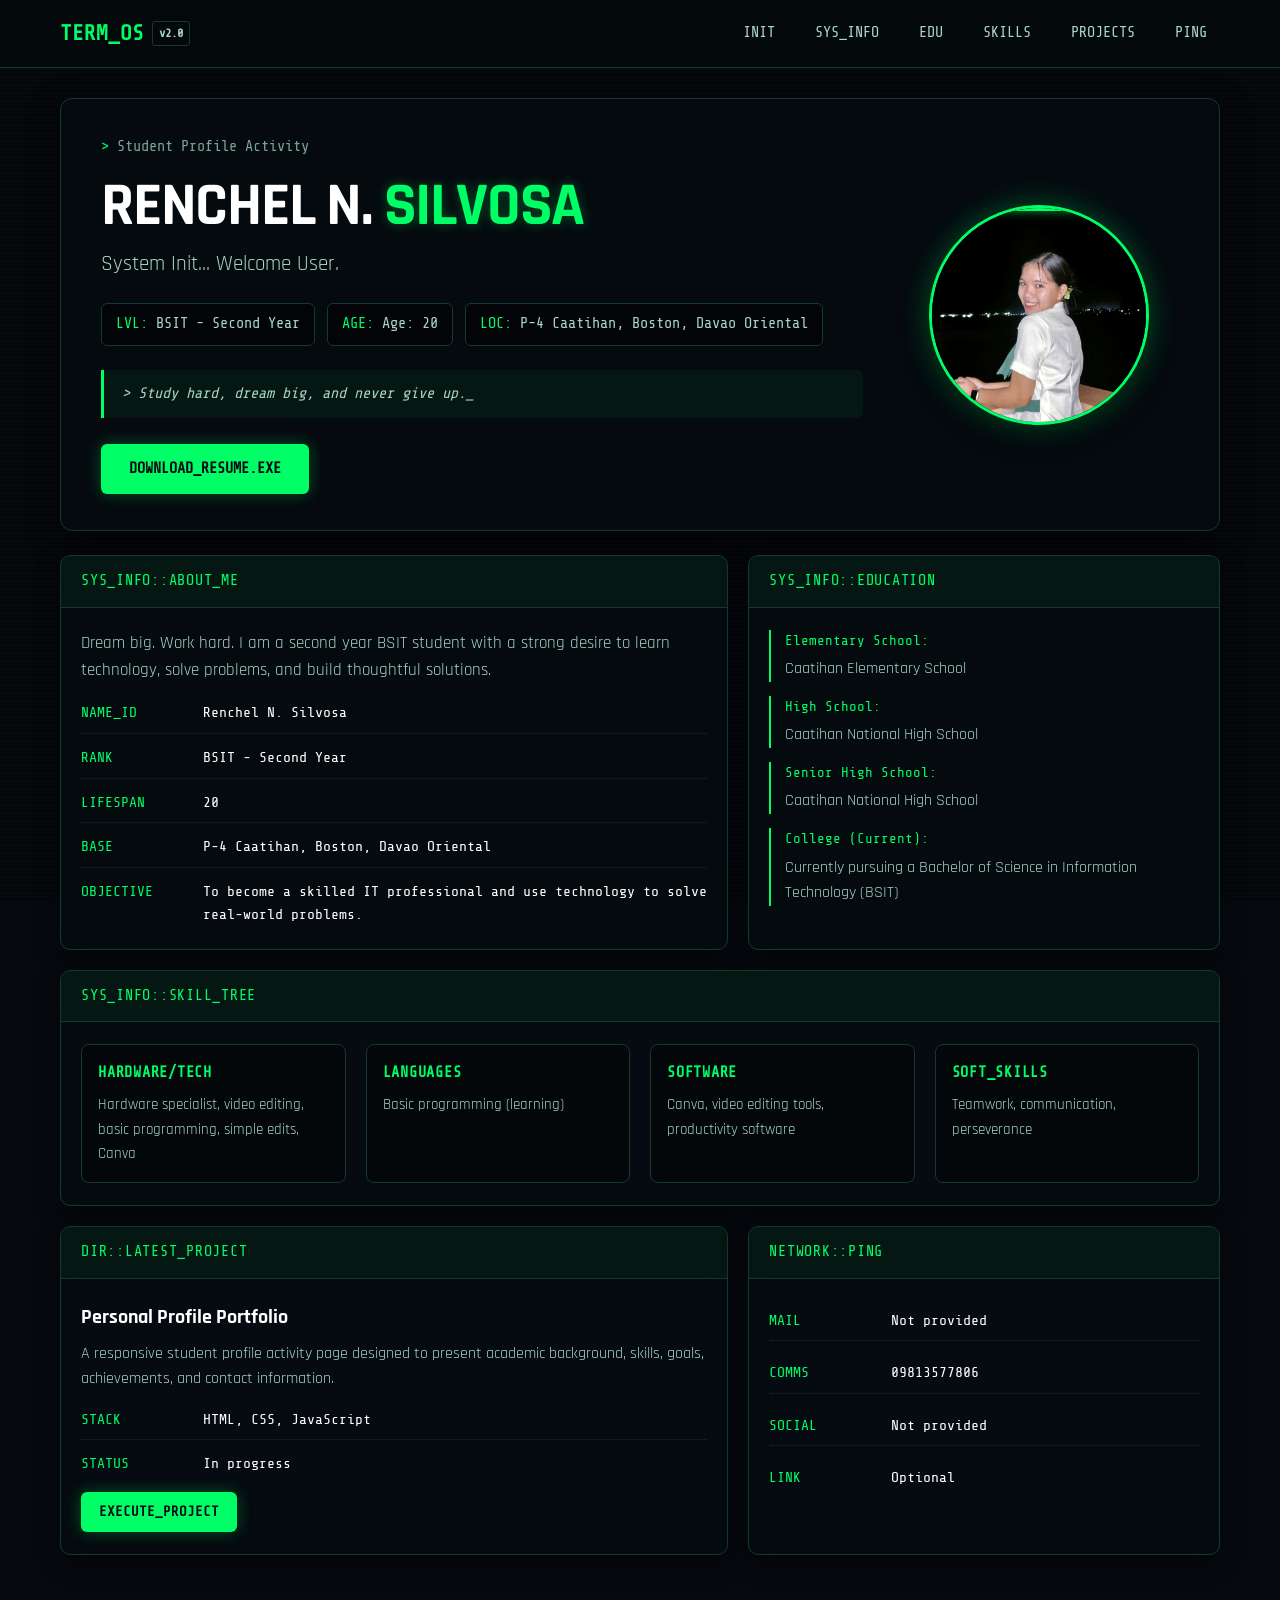
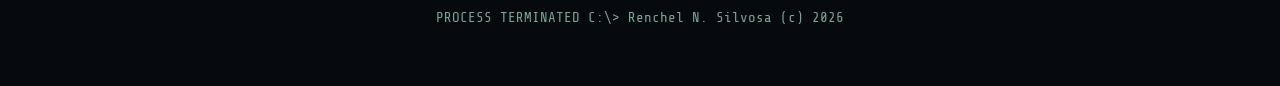
==== commit 2cb60fe8: "Add files via upload" ====
--- a/index.html
+++ b/index.html
@@ -17,7 +17,12 @@
   <nav class="top-nav">
     <div class="nav-container">
       <div class="nav-brand">TERM_OS <span>v2.0</span></div>
-      <div class="nav-links">
+      <button class="nav-toggle" id="navToggle" aria-label="Toggle navigation">
+        <span></span>
+        <span></span>
+        <span></span>
+      </button>
+      <div class="nav-links" id="navLinks">
         <a href="#hero">INIT</a>
         <a href="#about">SYS_INFO</a>
         <a href="#education">EDU</a>
@@ -62,11 +67,11 @@
         <div class="card-body">
           <p id="shortBio" class="bio-text"></p>
           <div class="data-list">
-            <div class="data-item"><span class="d-label">NAME_ID </span><span class="d-val" id="fullName"></span></div>
-            <div class="data-item"><span class="d-label">RANK </span><span class="d-val" id="detailCourseYear"></span></div>
-            <div class="data-item"><span class="d-label">LIFESPAN </span><span class="d-val" id="detailAge"></span></div>
-            <div class="data-item"><span class="d-label">BASE </span><span class="d-val" id="address"></span></div>
-            <div class="data-item"><span class="d-label">OBJECTIVE </span><span class="d-val" id="careerGoals"></span></div>
+            <div class="data-item"><span class="d-label">NAME_ID</span><span class="d-val" id="fullName"></span></div>
+            <div class="data-item"><span class="d-label">RANK</span><span class="d-val" id="detailCourseYear"></span></div>
+            <div class="data-item"><span class="d-label">LIFESPAN</span><span class="d-val" id="detailAge"></span></div>
+            <div class="data-item"><span class="d-label">BASE</span><span class="d-val" id="address"></span></div>
+            <div class="data-item"><span class="d-label">OBJECTIVE</span><span class="d-val" id="careerGoals"></span></div>
           </div>
         </div>
       </section>
@@ -108,8 +113,8 @@
           <h3 id="projectTitleDetail"></h3>
           <p class="proj-desc" id="projectDescription"></p>
           <div class="data-list">
-            <div class="data-item"><span class="d-label">STACK </span><span class="d-val" id="projectTechnologies"></span></div>
-            <div class="data-item"><span class="d-label">STATUS </span><span class="d-val" id="projectStatus"></span></div>
+            <div class="data-item"><span class="d-label">STACK</span><span class="d-val" id="projectTechnologies"></span></div>
+            <div class="data-item"><span class="d-label">STATUS</span><span class="d-val" id="projectStatus"></span></div>
           </div>
           <a class="action-btn sm-btn" id="projectLink" href="#" target="_blank" rel="noreferrer">EXECUTE_PROJECT</a>
         </div>
@@ -119,10 +124,10 @@
         <div class="card-header">NETWORK::PING</div>
         <div class="card-body">
           <div class="data-list network-list">
-            <div class="data-item"><span class="d-label">MAIL </span><span class="d-val" id="email"></span></div>
-            <div class="data-item"><span class="d-label">COMMS </span><span class="d-val" id="mobileNumber"></span></div>
-            <div class="data-item"><span class="d-label">SOCIAL </span><span class="d-val" id="facebook"></span></div>
-            <div class="data-item"><span class="d-label">LINK </span><span class="d-val" id="linkedin"></span></div>
+            <div class="data-item"><span class="d-label">MAIL</span><span class="d-val" id="email"></span></div>
+            <div class="data-item"><span class="d-label">COMMS</span><span class="d-val" id="mobileNumber"></span></div>
+            <div class="data-item"><span class="d-label">SOCIAL</span><span class="d-val" id="facebook"></span></div>
+            <div class="data-item"><span class="d-label">LINK</span><span class="d-val" id="linkedin"></span></div>
           </div>
         </div>
       </section>
--- a/student_profile_activity.css
+++ b/student_profile_activity.css
@@ -1,11 +1,18 @@
 :root {
   --bg: #06090e;
-  --bg-panel: rgba(6, 12, 17, 0.75);
+  --bg-panel: rgba(6, 12, 17, 0.78);
   --border: #133a2a;
   --text: #a8d5c4;
+  --text-dim: #7aa595;
   --prim: #00ff66;
   --prim-glow: rgba(0, 255, 102, 0.3);
-  --nav-h: 70px;
+  --nav-h: 68px;
+}
+
+* {
+  box-sizing: border-box;
+  margin: 0;
+  padding: 0;
 }
 
 html {
@@ -14,13 +21,12 @@
 }
 
 body {
-  margin: 0;
-  padding: 0;
   background-color: var(--bg);
   color: var(--text);
   font-family: 'Rajdhani', sans-serif;
   line-height: 1.6;
   overflow-x: hidden;
+  width: 100%;
 }
 
 .bg-container {
@@ -28,6 +34,7 @@
   inset: 0;
   z-index: -2;
   overflow: hidden;
+  pointer-events: none;
 }
 
 .bg-image {
@@ -35,7 +42,7 @@
   inset: -5%;
   background: url('https://images.unsplash.com/photo-1526374965328-7f61d4dc18c5?q=80&w=2072&auto=format&fit=crop') center/cover;
   animation: photoAnim 20s linear infinite alternate;
-  filter: brightness(0.2) contrast(1.2) sepia(1) hue-rotate(90deg) saturate(3);
+  filter: brightness(0.22) contrast(1.2) sepia(1) hue-rotate(90deg) saturate(3);
 }
 
 @keyframes photoAnim {
@@ -46,21 +53,23 @@
 .scanlines {
   position: absolute;
   inset: 0;
-  background: linear-gradient(to bottom, rgba(255,255,255,0), rgba(255,255,255,0) 50%, rgba(0,0,0,0.2) 50%, rgba(0,0,0,0.2));
+  background: linear-gradient(to bottom, rgba(255,255,255,0), rgba(255,255,255,0) 50%, rgba(0,0,0,0.25) 50%, rgba(0,0,0,0.25));
   background-size: 100% 4px;
   z-index: -1;
   pointer-events: none;
 }
 
+/* ─── Top Navigation ─── */
 .top-nav {
   position: fixed;
   top: 0;
   left: 0;
   width: 100%;
   height: var(--nav-h);
-  background: rgba(4, 9, 12, 0.9);
+  background: rgba(4, 9, 12, 0.92);
   border-bottom: 1px solid var(--border);
-  backdrop-filter: blur(10px);
+  backdrop-filter: blur(14px);
+  -webkit-backdrop-filter: blur(14px);
   z-index: 1000;
   display: flex;
   align-items: center;
@@ -78,32 +87,36 @@
 
 .nav-brand {
   font-family: 'Share Tech Mono', monospace;
-  font-size: 1.5rem;
+  font-size: 1.35rem;
   color: var(--prim);
   font-weight: bold;
+  display: flex;
+  align-items: center;
+  gap: 8px;
 }
 
 .nav-brand span {
-  font-size: 0.8rem;
+  font-size: 0.75rem;
   color: var(--text);
   border: 1px solid var(--border);
   padding: 2px 6px;
-  margin-left: 10px;
+  border-radius: 3px;
 }
 
 .nav-links {
   display: flex;
-  gap: 20px;
+  gap: 14px;
 }
 
 .nav-links a {
   color: var(--text);
   text-decoration: none;
   font-family: 'Share Tech Mono', monospace;
-  font-size: 1rem;
-  padding: 5px 10px;
-  transition: all 0.2s;
+  font-size: 0.95rem;
+  padding: 6px 12px;
+  transition: all 0.2s ease;
   border: 1px solid transparent;
+  border-radius: 4px;
 }
 
 .nav-links a:hover {
@@ -113,23 +126,63 @@
   text-shadow: 0 0 5px var(--prim-glow);
 }
 
+.nav-toggle {
+  display: none;
+  flex-direction: column;
+  justify-content: center;
+  gap: 5px;
+  width: 40px;
+  height: 40px;
+  padding: 8px;
+  background: rgba(0, 255, 102, 0.08);
+  border: 1px solid var(--border);
+  border-radius: 6px;
+  cursor: pointer;
+}
+
+.nav-toggle span {
+  display: block;
+  height: 2px;
+  width: 100%;
+  background: var(--prim);
+  border-radius: 2px;
+  transition: transform 0.25s ease, opacity 0.25s ease;
+}
+
+.nav-toggle.open span:nth-child(1) {
+  transform: translateY(7px) rotate(45deg);
+}
+
+.nav-toggle.open span:nth-child(2) {
+  opacity: 0;
+}
+
+.nav-toggle.open span:nth-child(3) {
+  transform: translateY(-7px) rotate(-45deg);
+}
+
+/* ─── Main Container ─── */
 .container {
   max-width: 1200px;
-  margin: calc(var(--nav-h) + 40px) auto 40px;
+  margin: calc(var(--nav-h) + 30px) auto 40px;
   padding: 0 20px;
 }
 
+/* ─── Hero Section ─── */
 .hero-section {
   display: grid;
-  grid-template-columns: 1fr 300px;
-  gap: 40px;
+  grid-template-columns: 1fr 280px;
+  gap: 36px;
+  align-items: center;
   background: var(--bg-panel);
   border: 1px solid var(--border);
-  padding: 40px;
-  border-radius: 8px;
+  padding: 36px 40px;
+  border-radius: 12px;
   position: relative;
   overflow: hidden;
-  box-shadow: 0 0 20px rgba(0,0,0,0.5);
+  box-shadow: 0 10px 30px rgba(0,0,0,0.6);
+  backdrop-filter: blur(16px);
+  -webkit-backdrop-filter: blur(16px);
 }
 
 .hero-content {
@@ -138,60 +191,67 @@
 
 .tag-line {
   font-family: 'Share Tech Mono', monospace;
-  color: var(--text);
-  font-size: 1rem;
-  margin-bottom: 20px;
+  color: var(--text-dim);
+  font-size: 0.95rem;
+  margin-bottom: 14px;
 }
 
 .tag-line::before {
   content: '>';
   color: var(--prim);
-  margin-right: 10px;
+  margin-right: 8px;
 }
 
 .main-title {
-  font-size: 4rem;
-  margin: 0 0 10px 0;
-  line-height: 1;
-  color: #fff;
+  font-size: clamp(2.3rem, 5.5vw, 3.8rem);
+  margin: 0 0 8px 0;
+  line-height: 1.1;
+  color: #ffffff;
   text-transform: uppercase;
+  letter-spacing: -0.02em;
 }
 
 .main-title .highlight {
   color: var(--prim);
-  text-shadow: 0 0 10px var(--prim-glow);
+  text-shadow: 0 0 12px var(--prim-glow);
 }
 
 .subtitle {
-  font-size: 1.5rem;
-  margin-bottom: 30px;
+  font-size: 1.3rem;
+  margin-bottom: 22px;
+  color: var(--text);
 }
 
 .stats-bar {
   display: flex;
-  gap: 20px;
-  margin-bottom: 30px;
+  flex-wrap: wrap;
+  gap: 12px;
+  margin-bottom: 24px;
   font-family: 'Share Tech Mono', monospace;
 }
 
 .stat {
   border: 1px solid var(--border);
-  padding: 10px 15px;
-  background: rgba(0,0,0,0.5);
+  padding: 8px 14px;
+  background: rgba(0,0,0,0.55);
+  border-radius: 6px;
+  font-size: 0.95rem;
 }
 
 .stat .lbl {
   color: var(--prim);
-  margin-right: 10px;
+  margin-right: 8px;
 }
 
 .quote-box {
   font-family: 'Share Tech Mono', monospace;
   background: rgba(0, 255, 102, 0.05);
-  border-left: 4px solid var(--prim);
-  padding: 15px 20px;
-  margin-bottom: 30px;
+  border-left: 3px solid var(--prim);
+  padding: 12px 18px;
+  margin-bottom: 26px;
   font-style: italic;
+  font-size: 0.95rem;
+  border-radius: 0 6px 6px 0;
 }
 
 .quote-box .cursor {
@@ -203,29 +263,34 @@
 }
 
 .action-btn {
-  display: inline-block;
+  display: inline-flex;
+  align-items: center;
+  justify-content: center;
   font-family: 'Share Tech Mono', monospace;
   background: var(--prim);
-  color: #000;
-  padding: 15px 30px;
+  color: #050a12;
+  padding: 13px 28px;
   text-decoration: none;
   font-weight: bold;
   text-transform: uppercase;
-  border: none;
+  border-radius: 6px;
   cursor: pointer;
-  transition: all 0.3s;
+  transition: all 0.25s ease;
   box-shadow: 0 0 15px var(--prim-glow);
+  font-size: 0.95rem;
 }
 
 .action-btn:hover {
-  background: #fff;
-  box-shadow: 0 0 25px rgba(255,255,255,0.5);
+  background: #ffffff;
+  color: #000000;
+  box-shadow: 0 0 25px rgba(255,255,255,0.6);
+  transform: translateY(-2px);
 }
 
 .action-btn.sm-btn {
-  padding: 10px 20px;
-  font-size: 0.9rem;
-  margin-top: 20px;
+  padding: 9px 18px;
+  font-size: 0.88rem;
+  margin-top: 16px;
 }
 
 .hero-visual {
@@ -236,19 +301,19 @@
 
 .avatar-wrapper {
   position: relative;
-  width: 250px;
-  height: 250px;
+  width: 220px;
+  height: 220px;
   border-radius: 50%;
-  border: 2px solid var(--prim);
+  border: 3px solid var(--prim);
   overflow: hidden;
-  box-shadow: 0 0 30px var(--prim-glow);
+  box-shadow: 0 0 30px var(--prim-glow), 0 10px 25px rgba(0,0,0,0.5);
 }
 
 .avatar-wrapper img {
   width: 100%;
   height: 100%;
   object-fit: cover;
-  filter: grayscale(20%) contrast(1.2);
+  filter: contrast(1.15);
 }
 
 .scanner-line {
@@ -256,10 +321,10 @@
   top: 0;
   left: 0;
   width: 100%;
-  height: 4px;
+  height: 3px;
   background: var(--prim);
-  box-shadow: 0 0 10px var(--prim);
-  animation: scan 3s linear infinite;
+  box-shadow: 0 0 8px var(--prim);
+  animation: scan 3.5s linear infinite;
 }
 
 @keyframes scan {
@@ -269,56 +334,79 @@
   100% { top: 100%; opacity: 0; }
 }
 
+/* ─── Content Grid ─── */
 .content-grid {
   display: grid;
-  grid-template-columns: repeat(2, 1fr);
+  grid-template-columns: repeat(12, 1fr);
   gap: 20px;
-  margin-top: 20px;
+  margin-top: 24px;
 }
 
 .card {
   background: var(--bg-panel);
   border: 1px solid var(--border);
+  border-radius: 10px;
   position: relative;
-  box-shadow: 0 5px 15px rgba(0,0,0,0.5);
-}
-
-.card-wide { grid-column: span 2; }
-.card-narrow {}
-.card-full { grid-column: span 2; }
+  box-shadow: 0 8px 24px rgba(0,0,0,0.45);
+  backdrop-filter: blur(14px);
+  -webkit-backdrop-filter: blur(14px);
+  overflow: hidden;
+}
+
+.card-wide { grid-column: span 7; }
+.card-narrow { grid-column: span 5; }
+.card-full { grid-column: span 12; }
 
 .card-header {
   border-bottom: 1px solid var(--border);
-  padding: 15px 20px;
+  padding: 13px 20px;
   font-family: 'Share Tech Mono', monospace;
   color: var(--prim);
   background: rgba(0, 255, 102, 0.05);
+  font-size: 0.95rem;
+  letter-spacing: 0.05em;
 }
 
 .card-body {
-  padding: 25px 20px;
+  padding: 22px 20px;
+}
+
+.bio-text {
+  margin-bottom: 18px;
+  color: var(--text);
+  font-size: 1.05rem;
 }
 
 .data-list {
   display: flex;
   flex-direction: column;
-  gap: 15px;
+  gap: 12px;
 }
 
 .data-item {
   display: flex;
-  border-bottom: 1px dotted var(--border);
-  padding-bottom: 5px;
-  font-family: 'Share Tech Mono', monospace;
+  align-items: flex-start;
+  gap: 12px;
+  border-bottom: 1px dotted rgba(19, 58, 42, 0.8);
+  padding-bottom: 8px;
+  font-family: 'Share Tech Mono', monospace;
+  font-size: 0.92rem;
+}
+
+.data-item:last-child {
+  border-bottom: none;
+  padding-bottom: 0;
 }
 
 .d-label {
-  min-width: 120px;
-  color: var(--prim);
+  min-width: 110px;
+  color: var(--prim);
+  flex-shrink: 0;
 }
 
 .d-val {
-  color: #fff;
+  color: #ffffff;
+  word-break: break-word;
 }
 
 .edu-list {
@@ -328,42 +416,244 @@
 }
 
 .edu-list li {
-  margin-bottom: 15px;
-  padding-left: 15px;
+  margin-bottom: 14px;
+  padding-left: 14px;
   border-left: 2px solid var(--prim);
+}
+
+.edu-list li:last-child {
+  margin-bottom: 0;
 }
 
 .edu-list li strong {
   display: block;
   color: var(--prim);
   font-family: 'Share Tech Mono', monospace;
+  font-size: 0.88rem;
   font-weight: normal;
-  margin-bottom: 5px;
+  margin-bottom: 4px;
 }
 
 .skills-grid {
   display: grid;
-  grid-template-columns: repeat(auto-fit, minmax(200px, 1fr));
-  gap: 25px;
+  grid-template-columns: repeat(4, 1fr);
+  gap: 20px;
+}
+
+.skill-group {
+  background: rgba(0, 0, 0, 0.35);
+  border: 1px solid var(--border);
+  padding: 16px;
+  border-radius: 8px;
 }
 
 .skill-group h3 {
   font-family: 'Share Tech Mono', monospace;
   color: var(--prim);
-  margin-bottom: 10px;
-  font-size: 1.1rem;
+  margin-bottom: 8px;
+  font-size: 0.95rem;
+  letter-spacing: 0.05em;
+}
+
+.skill-group p {
+  color: var(--text);
+  font-size: 0.95rem;
+}
+
+.project-details h3 {
+  color: #ffffff;
+  font-size: 1.25rem;
+  margin-bottom: 8px;
+}
+
+.proj-desc {
+  color: var(--text);
+  margin-bottom: 16px;
+  font-size: 1rem;
+}
+
+.network-list .data-item {
+  padding: 8px 0;
 }
 
 .terminal-footer {
-  margin-top: 40px;
+  margin-top: 36px;
+  padding: 16px 0;
   text-align: center;
   font-family: 'Share Tech Mono', monospace;
-  color: var(--border);
-}
-
-@media (max-width: 900px) {
-  .hero-section { grid-template-columns: 1fr; }
-  .content-grid { grid-template-columns: 1fr; }
-  .card-wide, .card-narrow, .card-full { grid-column: span 1; }
-  .nav-links { display: none; }
+  color: var(--text-dim);
+  font-size: 0.88rem;
+}
+
+/* ─── Responsive Media Queries ─── */
+@media (max-width: 960px) {
+  .card-wide,
+  .card-narrow {
+    grid-column: span 12;
+  }
+  .skills-grid {
+    grid-template-columns: repeat(2, 1fr);
+  }
+}
+
+@media (max-width: 820px) {
+  .nav-toggle {
+    display: flex;
+  }
+
+  .nav-links {
+    position: fixed;
+    top: var(--nav-h);
+    left: 0;
+    width: 100%;
+    flex-direction: column;
+    align-items: stretch;
+    gap: 8px;
+    padding: 18px 20px;
+    background: rgba(4, 9, 12, 0.98);
+    border-bottom: 1px solid var(--border);
+    box-shadow: 0 15px 30px rgba(0, 0, 0, 0.8);
+    transform: translateY(-160%);
+    transition: transform 0.28s ease;
+    backdrop-filter: blur(18px);
+    -webkit-backdrop-filter: blur(18px);
+    z-index: 999;
+  }
+
+  .nav-links.open {
+    transform: translateY(0);
+  }
+
+  .nav-links a {
+    text-align: center;
+    padding: 12px 16px;
+    border: 1px solid rgba(0, 255, 102, 0.25);
+    background: rgba(0, 255, 102, 0.05);
+    border-radius: 6px;
+    display: block;
+    font-size: 1rem;
+  }
+
+  .hero-section {
+    grid-template-columns: 1fr;
+    padding: 28px 22px;
+    gap: 24px;
+    text-align: center;
+  }
+
+  .hero-visual {
+    order: -1;
+    margin-bottom: 6px;
+  }
+
+  .avatar-wrapper {
+    width: 170px;
+    height: 170px;
+    margin: 0 auto;
+  }
+
+  .stats-bar {
+    justify-content: center;
+  }
+
+  .quote-box {
+    text-align: left;
+  }
+
+  .content-grid {
+    grid-template-columns: 1fr;
+  }
+
+  .card-wide,
+  .card-narrow,
+  .card-full {
+    grid-column: span 1;
+  }
+}
+
+@media (max-width: 540px) {
+  :root {
+    --nav-h: 62px;
+  }
+
+  .container {
+    margin: calc(var(--nav-h) + 16px) auto 24px;
+    padding: 0 12px;
+  }
+
+  .hero-section {
+    padding: 20px 16px;
+    border-radius: 10px;
+  }
+
+  .tag-line {
+    font-size: 0.85rem;
+  }
+
+  .main-title {
+    font-size: 2rem;
+  }
+
+  .subtitle {
+    font-size: 1.05rem;
+    margin-bottom: 18px;
+  }
+
+  .stats-bar {
+    flex-direction: column;
+    gap: 8px;
+    width: 100%;
+  }
+
+  .stat {
+    width: 100%;
+    text-align: left;
+    padding: 8px 12px;
+  }
+
+  .quote-box {
+    font-size: 0.9rem;
+    padding: 10px 14px;
+    margin-bottom: 20px;
+  }
+
+  .action-btn {
+    width: 100%;
+    padding: 12px 16px;
+    font-size: 0.9rem;
+  }
+
+  .card-header {
+    padding: 12px 14px;
+    font-size: 0.88rem;
+  }
+
+  .card-body {
+    padding: 16px 14px;
+  }
+
+  .data-item {
+    flex-direction: column;
+    align-items: flex-start;
+    gap: 4px;
+    padding-bottom: 10px;
+  }
+
+  .d-label {
+    min-width: auto;
+    font-size: 0.82rem;
+  }
+
+  .d-val {
+    font-size: 0.92rem;
+  }
+
+  .skills-grid {
+    grid-template-columns: 1fr;
+    gap: 14px;
+  }
+
+  .skill-group {
+    padding: 14px;
+  }
 }
